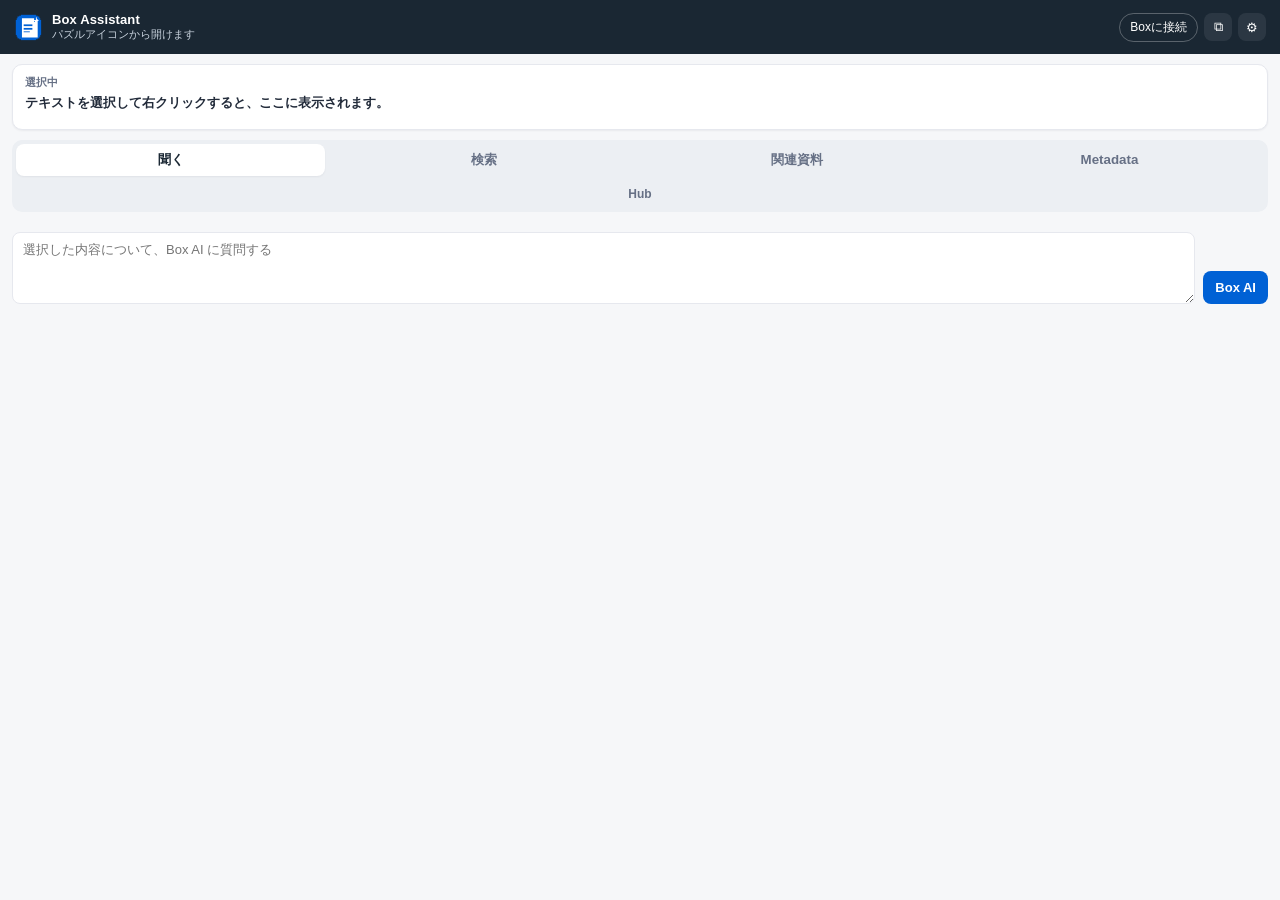
==== src/sidepanel/index.html @ 3d0d2325 "Publish a secret-free Box Assistant Chrome extension with user-saved Hub and OAuth settings. Co-auth" ====
<!DOCTYPE html>
<html lang="ja">
  <head>
    <meta charset="UTF-8" />
    <meta name="viewport" content="width=device-width, initial-scale=1" />
    <title>Box Assistant</title>
    <link rel="stylesheet" href="styles.css" />
  </head>
  <body>
    <div id="app" class="app">
      <header class="topbar">
        <div class="brand">
          <img class="brand-mark" src="../../icons/icon32.png" alt="" />
          <div>
            <div class="brand-name">Box Assistant</div>
            <div id="status-line" class="brand-sub">パズルアイコンから開けます</div>
          </div>
        </div>
        <div class="topbar-actions">
          <button id="login-btn" class="ghost-btn" type="button">Boxに接続</button>
          <button id="popout-btn" class="icon-btn" type="button" title="別ウィンドウで開く">⧉</button>
          <button id="options-btn" class="icon-btn" type="button" title="設定">⚙</button>
        </div>
      </header>

      <section id="setup-banner" class="banner hidden"></section>
      <section id="folder-banner" class="folder-banner hidden"></section>

      <section class="context-card">
        <div class="context-label">選択中</div>
        <div id="selection-text" class="selection-text">テキストを選択して右クリックすると、ここに表示されます。</div>
        <div id="page-meta" class="page-meta"></div>
      </section>

      <nav class="tabs" role="tablist">
        <button class="tab is-active" data-tab="ask" type="button">聞く</button>
        <button class="tab" data-tab="search" type="button">検索</button>
        <button class="tab" data-tab="related" type="button">関連資料</button>
        <button class="tab" data-tab="meta" type="button">Metadata</button>
        <button class="tab tab-wide" data-tab="hub" type="button">Hub</button>
      </nav>

      <main class="panels">
        <section id="panel-ask" class="panel is-active" data-panel="ask">
          <div id="ask-chips" class="chips"></div>
          <form id="ask-form" class="ask-form">
            <textarea id="ask-input" rows="3" placeholder="選択した内容について、Box AI に質問する"></textarea>
            <button id="ask-submit" class="primary-btn" type="submit">Box AI</button>
          </form>
          <div id="ask-result" class="result-area"></div>
        </section>

        <section id="panel-search" class="panel" data-panel="search">
          <form id="search-form" class="search-form">
            <input id="search-input" type="search" placeholder="Box内を検索" />
            <button class="primary-btn compact" type="submit">検索</button>
          </form>
          <div id="search-result" class="result-area"></div>
        </section>

        <section id="panel-related" class="panel" data-panel="related">
          <p class="hint">今見ているページと選択テキストから、社内の関連資料を探します。</p>
          <div id="related-result" class="result-area"></div>
        </section>

        <section id="panel-meta" class="panel" data-panel="meta">
          <p class="hint">フォルダやファイルに付いている Metadata を、一覧で見やすく表示します。</p>
          <div id="meta-result" class="result-area"></div>
        </section>

        <section id="panel-hub" class="panel" data-panel="hub">
          <p class="hint">アクセスできる Box Hub から質問先を選んで保存します。保存した Hub は次回から自動で使います。</p>
          <div class="hub-picker">
            <select id="hub-select">
              <option value="">ログインすると一覧を表示します</option>
            </select>
            <div class="hub-picker-actions">
              <button id="hub-refresh" class="primary-btn compact" type="button">一覧を更新</button>
              <button id="hub-save" class="primary-btn compact" type="button">このHubを保存</button>
            </div>
            <p id="hub-status" class="hint"></p>
          </div>
          <div id="hub-chips" class="chips"></div>
          <form id="hub-form" class="ask-form">
            <textarea id="hub-input" rows="3" placeholder="保存した Hub に聞きたいことを入力"></textarea>
            <button id="hub-submit" class="primary-btn" type="submit">質問する</button>
          </form>
          <div id="hub-result" class="result-area"></div>
        </section>
      </main>
    </div>
    <script type="module" src="app.js"></script>
  </body>
</html>
---- src/sidepanel/styles.css ----
:root {
  --box-blue: #0061d5;
  --box-blue-dark: #004eab;
  --navy: #1a2733;
  --text: #222b3a;
  --muted: #667085;
  --line: #e6e8ee;
  --bg: #f6f7f9;
  --card: #ffffff;
  --ok: #1f8a4c;
  --warn: #b54708;
  --radius: 10px;
  --shadow: 0 1px 2px rgba(26, 39, 51, 0.06);
}

* {
  box-sizing: border-box;
}

html,
body {
  margin: 0;
  min-height: 100%;
  background: var(--bg);
  color: var(--text);
  font-family: "Segoe UI", "Hiragino Kaku Gothic ProN", Meiryo, sans-serif;
  font-size: 13px;
}

body {
  overflow-x: hidden;
}

.app {
  display: flex;
  flex-direction: column;
  min-height: 100vh;
}

.topbar {
  display: flex;
  align-items: center;
  justify-content: space-between;
  gap: 8px;
  padding: 12px 14px;
  background: var(--navy);
  color: #fff;
}

.brand {
  display: flex;
  align-items: center;
  gap: 10px;
  min-width: 0;
}

.brand-mark {
  width: 28px;
  height: 28px;
  border-radius: 7px;
}

.brand-name {
  font-weight: 700;
  letter-spacing: 0.01em;
}

.brand-sub {
  color: #c9d3de;
  font-size: 11px;
  white-space: nowrap;
  overflow: hidden;
  text-overflow: ellipsis;
  max-width: 180px;
}

.topbar-actions {
  display: flex;
  align-items: center;
  gap: 6px;
  flex-shrink: 0;
  position: relative;
  z-index: 2;
}

.ghost-btn,
.icon-btn {
  pointer-events: auto;
}

.ghost-btn,
.primary-btn,
.icon-btn,
.chip,
.link-btn {
  border: 0;
  cursor: pointer;
  font: inherit;
}

.ghost-btn {
  background: transparent;
  color: #fff;
  border: 1px solid rgba(255, 255, 255, 0.28);
  border-radius: 999px;
  padding: 5px 10px;
  font-size: 12px;
}

.icon-btn {
  width: 28px;
  height: 28px;
  border-radius: 8px;
  background: rgba(255, 255, 255, 0.08);
  color: #fff;
}

body.is-popout .app {
  min-height: 100vh;
}

body.is-popout #popout-btn {
  display: none;
}

.primary-btn {
  background: var(--box-blue);
  color: #fff;
  border-radius: 8px;
  padding: 9px 12px;
  font-weight: 650;
}

.primary-btn:hover {
  background: var(--box-blue-dark);
}

.primary-btn.compact {
  padding: 7px 10px;
}

.primary-btn:disabled,
.ghost-btn:disabled {
  opacity: 0.6;
  cursor: wait;
}

.banner,
.folder-banner,
.context-card,
.panel {
  margin: 10px 12px 0;
}

.banner {
  background: #fff7ed;
  border: 1px solid #fed7aa;
  color: #9a3412;
  border-radius: var(--radius);
  padding: 10px 12px;
  line-height: 1.5;
}

.banner a {
  color: var(--box-blue);
}

.folder-banner {
  background: #eef5ff;
  border: 1px solid #cfe0fb;
  border-radius: var(--radius);
  padding: 10px 12px;
}

.folder-title {
  font-weight: 700;
  color: var(--box-blue-dark);
}

.folder-path {
  color: var(--muted);
  font-size: 11px;
  margin-top: 2px;
}

.context-card {
  background: var(--card);
  border: 1px solid var(--line);
  border-radius: var(--radius);
  box-shadow: var(--shadow);
  padding: 10px 12px;
}

.context-label {
  font-size: 11px;
  font-weight: 700;
  color: var(--muted);
  text-transform: none;
}

.selection-text {
  margin-top: 4px;
  font-weight: 650;
  line-height: 1.45;
  white-space: pre-wrap;
  word-break: break-word;
}

.page-meta {
  margin-top: 6px;
  color: var(--muted);
  font-size: 11px;
  line-height: 1.4;
  word-break: break-all;
}

.tabs {
  display: grid;
  grid-template-columns: repeat(4, 1fr);
  gap: 4px;
  margin: 10px 12px 0;
  padding: 4px;
  background: #eceff3;
  border-radius: 10px;
}

.tab {
  border: 0;
  background: transparent;
  color: var(--muted);
  border-radius: 8px;
  padding: 7px 4px;
  font-weight: 650;
  cursor: pointer;
}

.tab-wide {
  grid-column: 1 / -1;
  font-size: 12px;
}

.tab.is-active {
  background: #fff;
  color: var(--navy);
  box-shadow: var(--shadow);
}

.panels {
  flex: 1;
  padding-bottom: 16px;
}

.panel {
  display: none;
}

.panel.is-active {
  display: block;
}

.hint {
  margin: 0 0 10px;
  color: var(--muted);
  line-height: 1.5;
}

.hub-picker {
  display: grid;
  gap: 8px;
  margin-bottom: 12px;
  padding: 12px;
  background: var(--card);
  border: 1px solid var(--line);
  border-radius: var(--radius);
}

.hub-picker select {
  width: 100%;
  padding: 8px 10px;
  border: 1px solid var(--line);
  border-radius: 8px;
  font: inherit;
  background: #fff;
}

.hub-picker-actions {
  display: flex;
  gap: 8px;
}

.chips {
  display: flex;
  flex-wrap: wrap;
  gap: 6px;
  margin-bottom: 10px;
}

.chip {
  background: #eef5ff;
  color: var(--box-blue-dark);
  border-radius: 999px;
  padding: 6px 10px;
  font-size: 12px;
}

.chip:hover,
.chip.is-active {
  background: var(--box-blue);
  color: #fff;
}

.ask-form,
.search-form {
  display: flex;
  gap: 8px;
  align-items: flex-end;
}

.ask-form textarea,
.search-form input {
  flex: 1;
  width: 100%;
  border: 1px solid var(--line);
  border-radius: 8px;
  padding: 8px 10px;
  font: inherit;
  background: #fff;
  color: var(--text);
}

.ask-form textarea {
  resize: vertical;
  min-height: 72px;
}

.result-area {
  margin-top: 12px;
}

.empty,
.loading,
.error {
  background: var(--card);
  border: 1px dashed var(--line);
  border-radius: var(--radius);
  padding: 16px 12px;
  color: var(--muted);
  text-align: center;
  line-height: 1.5;
}

.empty .primary-btn,
.error .primary-btn {
  margin-top: 10px;
}

.error {
  border-style: solid;
  border-color: #fecaca;
  background: #fef2f2;
  color: #991b1b;
  white-space: pre-wrap;
}

.answer-card,
.file-card,
.meta-card {
  background: var(--card);
  border: 1px solid var(--line);
  border-radius: var(--radius);
  box-shadow: var(--shadow);
  padding: 12px;
  margin-bottom: 8px;
}

.answer-text {
  white-space: pre-wrap;
  line-height: 1.65;
}

.source-tag {
  display: inline-block;
  margin-bottom: 8px;
  background: #eef5ff;
  color: var(--box-blue-dark);
  border-radius: 999px;
  padding: 2px 8px;
  font-size: 11px;
  font-weight: 700;
}

.file-card {
  display: grid;
  grid-template-columns: 28px 1fr;
  gap: 8px;
  text-decoration: none;
  color: inherit;
}

.file-card:hover {
  border-color: #b9d2f7;
}

.file-icon {
  width: 28px;
  height: 28px;
  border-radius: 7px;
  background: #eef5ff;
  color: var(--box-blue);
  display: grid;
  place-items: center;
  font-size: 14px;
}

.file-name {
  font-weight: 700;
  line-height: 1.35;
  word-break: break-word;
}

.file-meta {
  color: var(--muted);
  font-size: 11px;
  margin-top: 3px;
  line-height: 1.45;
}

.file-excerpt {
  margin-top: 6px;
  padding: 8px;
  border-radius: 8px;
  background: #f8fafc;
  color: #334155;
  font-size: 11px;
  line-height: 1.5;
  white-space: pre-wrap;
  max-height: 7.5em;
  overflow: hidden;
}

.meta-title {
  font-weight: 700;
  margin-bottom: 8px;
}

.meta-grid {
  display: grid;
  grid-template-columns: 88px 1fr;
  gap: 6px 8px;
}

.meta-key {
  color: var(--muted);
  font-size: 11px;
}

.meta-value {
  font-weight: 650;
  word-break: break-word;
}

.hidden {
  display: none !important;
}

.link-btn {
  background: none;
  color: var(--box-blue);
  padding: 0;
  text-decoration: underline;
}
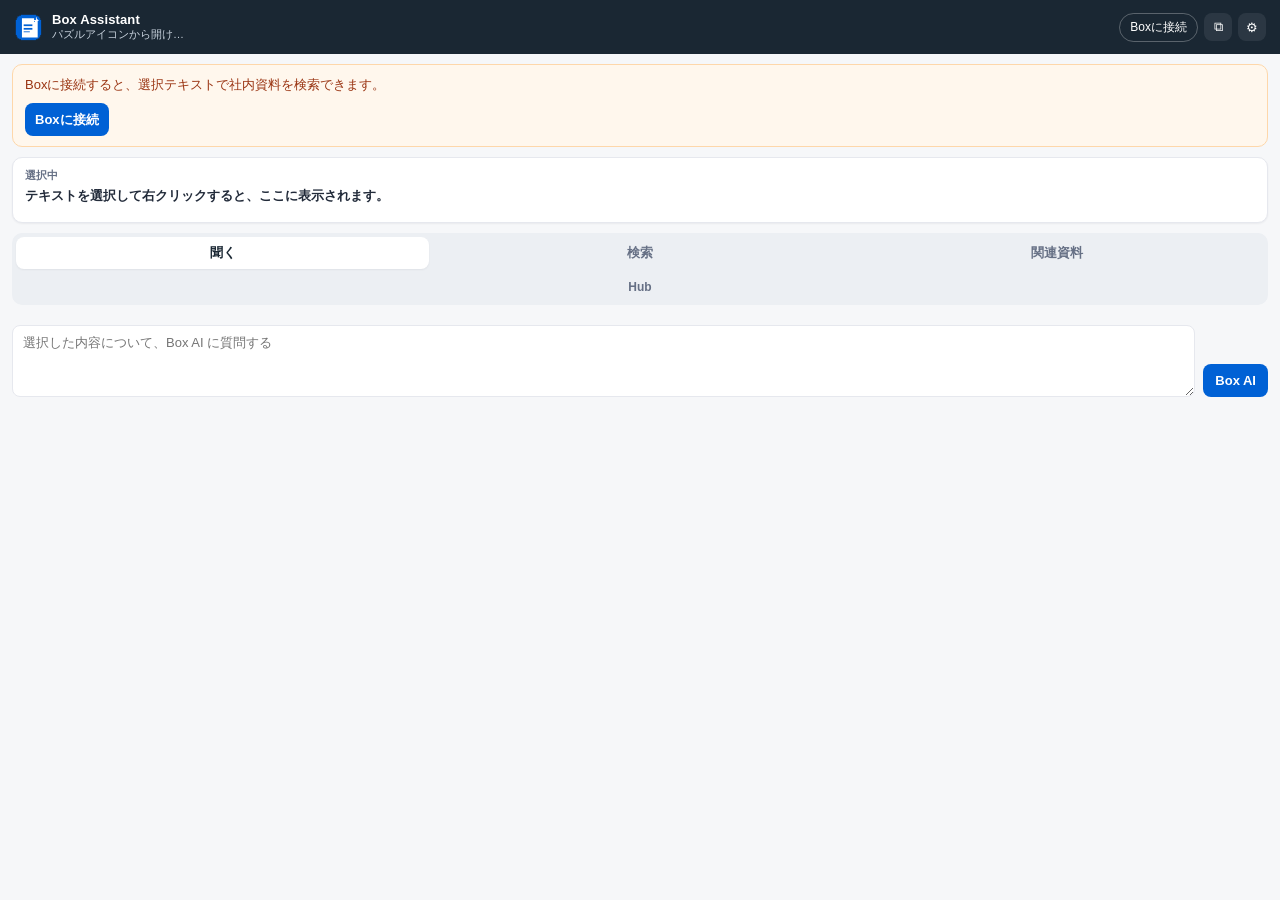
==== commit dcad20cb: "Remove the Metadata tab and keep the Box connect button visible in the narrow side panel. Co-authore" ====
--- a/src/sidepanel/index.html
+++ b/src/sidepanel/index.html
@@ -23,7 +23,10 @@
         </div>
       </header>
 
-      <section id="setup-banner" class="banner hidden"></section>
+      <section id="setup-banner" class="banner">
+        <div>Boxに接続すると、選択テキストで社内資料を検索できます。</div>
+        <button type="button" class="primary-btn compact" data-action="connect">Boxに接続</button>
+      </section>
       <section id="folder-banner" class="folder-banner hidden"></section>
 
       <section class="context-card">
@@ -36,7 +39,6 @@
         <button class="tab is-active" data-tab="ask" type="button">聞く</button>
         <button class="tab" data-tab="search" type="button">検索</button>
         <button class="tab" data-tab="related" type="button">関連資料</button>
-        <button class="tab" data-tab="meta" type="button">Metadata</button>
         <button class="tab tab-wide" data-tab="hub" type="button">Hub</button>
       </nav>
 
@@ -63,11 +65,6 @@
           <div id="related-result" class="result-area"></div>
         </section>
 
-        <section id="panel-meta" class="panel" data-panel="meta">
-          <p class="hint">フォルダやファイルに付いている Metadata を、一覧で見やすく表示します。</p>
-          <div id="meta-result" class="result-area"></div>
-        </section>
-
         <section id="panel-hub" class="panel" data-panel="hub">
           <p class="hint">アクセスできる Box Hub から質問先を選んで保存します。保存した Hub は次回から自動で使います。</p>
           <div class="hub-picker">
--- a/src/sidepanel/styles.css
+++ b/src/sidepanel/styles.css
@@ -41,6 +41,7 @@
   display: flex;
   align-items: center;
   justify-content: space-between;
+  flex-wrap: wrap;
   gap: 8px;
   padding: 12px 14px;
   background: var(--navy);
@@ -71,7 +72,7 @@
   white-space: nowrap;
   overflow: hidden;
   text-overflow: ellipsis;
-  max-width: 180px;
+  max-width: 140px;
 }
 
 .topbar-actions {
@@ -105,6 +106,8 @@
   border-radius: 999px;
   padding: 5px 10px;
   font-size: 12px;
+  white-space: nowrap;
+  flex-shrink: 0;
 }
 
 .icon-btn {
@@ -153,6 +156,10 @@
 }
 
 .banner {
+  display: flex;
+  flex-direction: column;
+  align-items: flex-start;
+  gap: 8px;
   background: #fff7ed;
   border: 1px solid #fed7aa;
   color: #9a3412;
@@ -216,7 +223,7 @@
 
 .tabs {
   display: grid;
-  grid-template-columns: repeat(4, 1fr);
+  grid-template-columns: repeat(3, 1fr);
   gap: 4px;
   margin: 10px 12px 0;
   padding: 4px;
@@ -363,8 +370,7 @@
 }
 
 .answer-card,
-.file-card,
-.meta-card {
+.file-card {
   background: var(--card);
   border: 1px solid var(--line);
   border-radius: var(--radius);
@@ -438,27 +444,6 @@
   overflow: hidden;
 }
 
-.meta-title {
-  font-weight: 700;
-  margin-bottom: 8px;
-}
-
-.meta-grid {
-  display: grid;
-  grid-template-columns: 88px 1fr;
-  gap: 6px 8px;
-}
-
-.meta-key {
-  color: var(--muted);
-  font-size: 11px;
-}
-
-.meta-value {
-  font-weight: 650;
-  word-break: break-word;
-}
-
 .hidden {
   display: none !important;
 }
